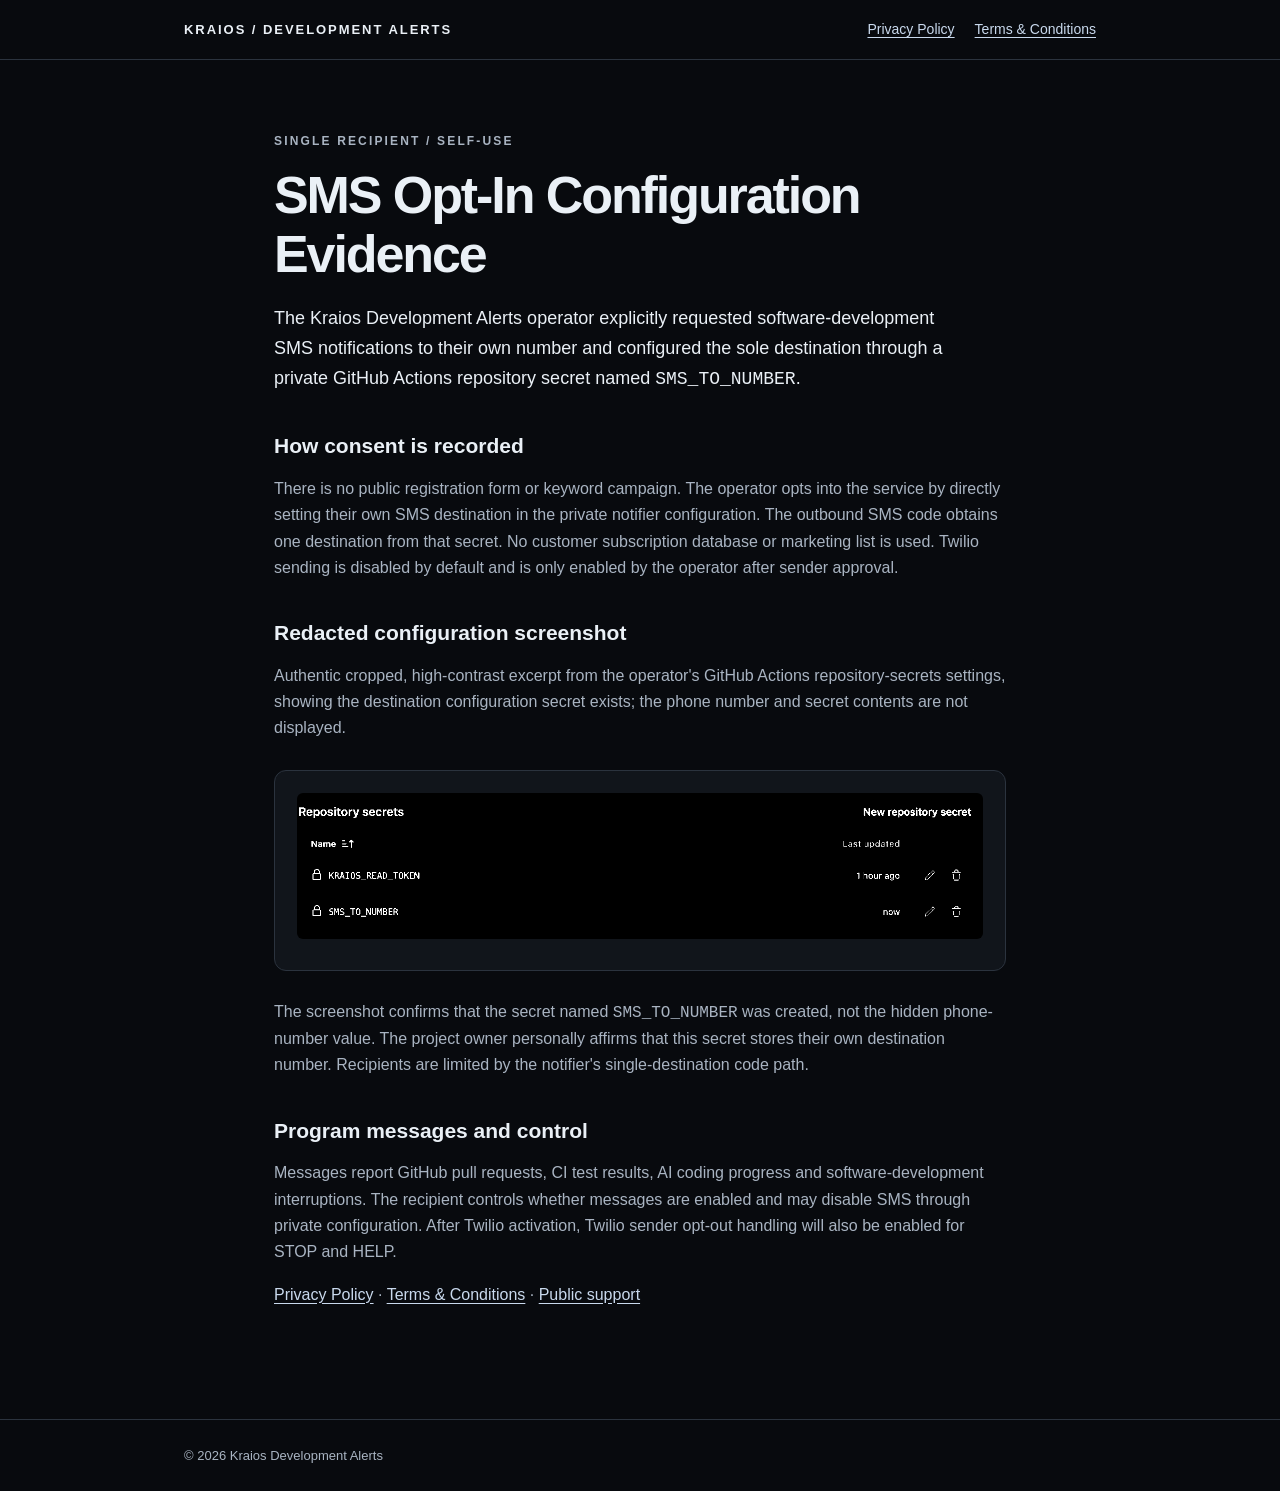
==== opt-in-proof.html @ 21d45a94 "Add redacted, authentic owner opt-in configuration proof" ====
<!doctype html><html lang="en"><head><meta charset="utf-8"><meta name="viewport" content="width=device-width,initial-scale=1"><title>Opt-In Proof — Kraios Development Alerts</title><link rel="stylesheet" href="style.css"></head><body><header><nav><a class="brand" href="./">Kraios / Development Alerts</a><div class="links"><a href="privacy.html">Privacy Policy</a><a href="terms.html">Terms &amp; Conditions</a></div></nav></header><main><div class="eyebrow">Single recipient / self-use</div><h1>SMS Opt-In Configuration Evidence</h1><p class="lead">The Kraios Development Alerts operator explicitly requested software-development SMS notifications to their own number and configured the sole destination through a private GitHub Actions repository secret named <code>SMS_TO_NUMBER</code>.</p><h2>How consent is recorded</h2><p>There is no public registration form or keyword campaign. The operator opts into the service by directly setting their own SMS destination in the private notifier configuration. The outbound SMS code obtains one destination from that secret. No customer subscription database or marketing list is used. Twilio sending is disabled by default and is only enabled by the operator after sender approval.</p><h2>Redacted configuration screenshot</h2><p>Authentic cropped, high-contrast excerpt from the operator's GitHub Actions repository-secrets settings, showing the destination configuration secret exists; the phone number and secret contents are not displayed.</p><div class="note"><img src="[data-uri]" alt="Cropped GitHub repository secrets screenshot showing KRAIOS_READ_TOKEN and SMS_TO_NUMBER, without secret values" style="max-width:100%;height:auto;border-radius:6px"></div><p>The screenshot confirms that the secret named <code>SMS_TO_NUMBER</code> was created, not the hidden phone-number value. The project owner personally affirms that this secret stores their own destination number. Recipients are limited by the notifier's single-destination code path.</p><h2>Program messages and control</h2><p>Messages report GitHub pull requests, CI test results, AI coding progress and software-development interruptions. The recipient controls whether messages are enabled and may disable SMS through private configuration. After Twilio activation, Twilio sender opt-out handling will also be enabled for STOP and HELP.</p><p><a href="privacy.html">Privacy Policy</a> · <a href="terms.html">Terms &amp; Conditions</a> · <a href="https://github.com/eduardoflohid-sudo/kraios-policies/issues">Public support</a></p></main><footer><div>© 2026 Kraios Development Alerts</div></footer></body></html>
---- style.css ----
:root { color-scheme: dark; --bg:#080a0e; --surface:#11151b; --text:#eaf0f6; --muted:#a9b4c2; --line:#2b333e; --accent:#c9d9ed; }
* { box-sizing: border-box; }
html { scroll-behavior: smooth; }
body { margin:0; background:var(--bg); color:var(--text); font:16px/1.65 -apple-system,BlinkMacSystemFont,'Segoe UI',sans-serif; }
a { color:var(--accent); text-underline-offset:3px; }
header { border-bottom:1px solid var(--line); }
nav { max-width:960px; margin:auto; padding:18px 24px; display:flex; justify-content:space-between; align-items:center; gap:16px; }
.brand { font-weight:700; text-transform:uppercase; letter-spacing:.15em; font-size:13px; text-decoration:none; color:var(--text); }
.links { display:flex; gap:20px; flex-wrap:wrap; font-size:14px; }
main { max-width:780px; padding:72px 24px 95px; margin:auto; }
.eyebrow { text-transform:uppercase; letter-spacing:.18em; font-size:12px; font-weight:700; color:var(--muted); }
h1 { font-size:clamp(32px,6vw,52px); letter-spacing:-.04em; line-height:1.14; margin:14px 0 20px; }
h2 { font-size:21px; line-height:1.3; margin:38px 0 10px; }
p,li { color:var(--muted); }
.lead { font-size:18px; color:var(--text); max-width:680px; }
.note { background:var(--surface); border:1px solid var(--line); padding:22px; border-radius:12px; margin:28px 0; }
.note p { margin:0; }
.note strong { color:var(--text); }
.action { display:inline-block; margin:14px 14px 0 0; border:1px solid var(--line); padding:10px 16px; border-radius:8px; text-decoration:none; }
footer { border-top:1px solid var(--line); color:var(--muted); font-size:13px; }
footer div { max-width:960px; padding:25px 24px; margin:auto; }
@media(max-width:600px){main{padding-top:48px}nav{align-items:flex-start; flex-direction:column}.links{gap:14px}}
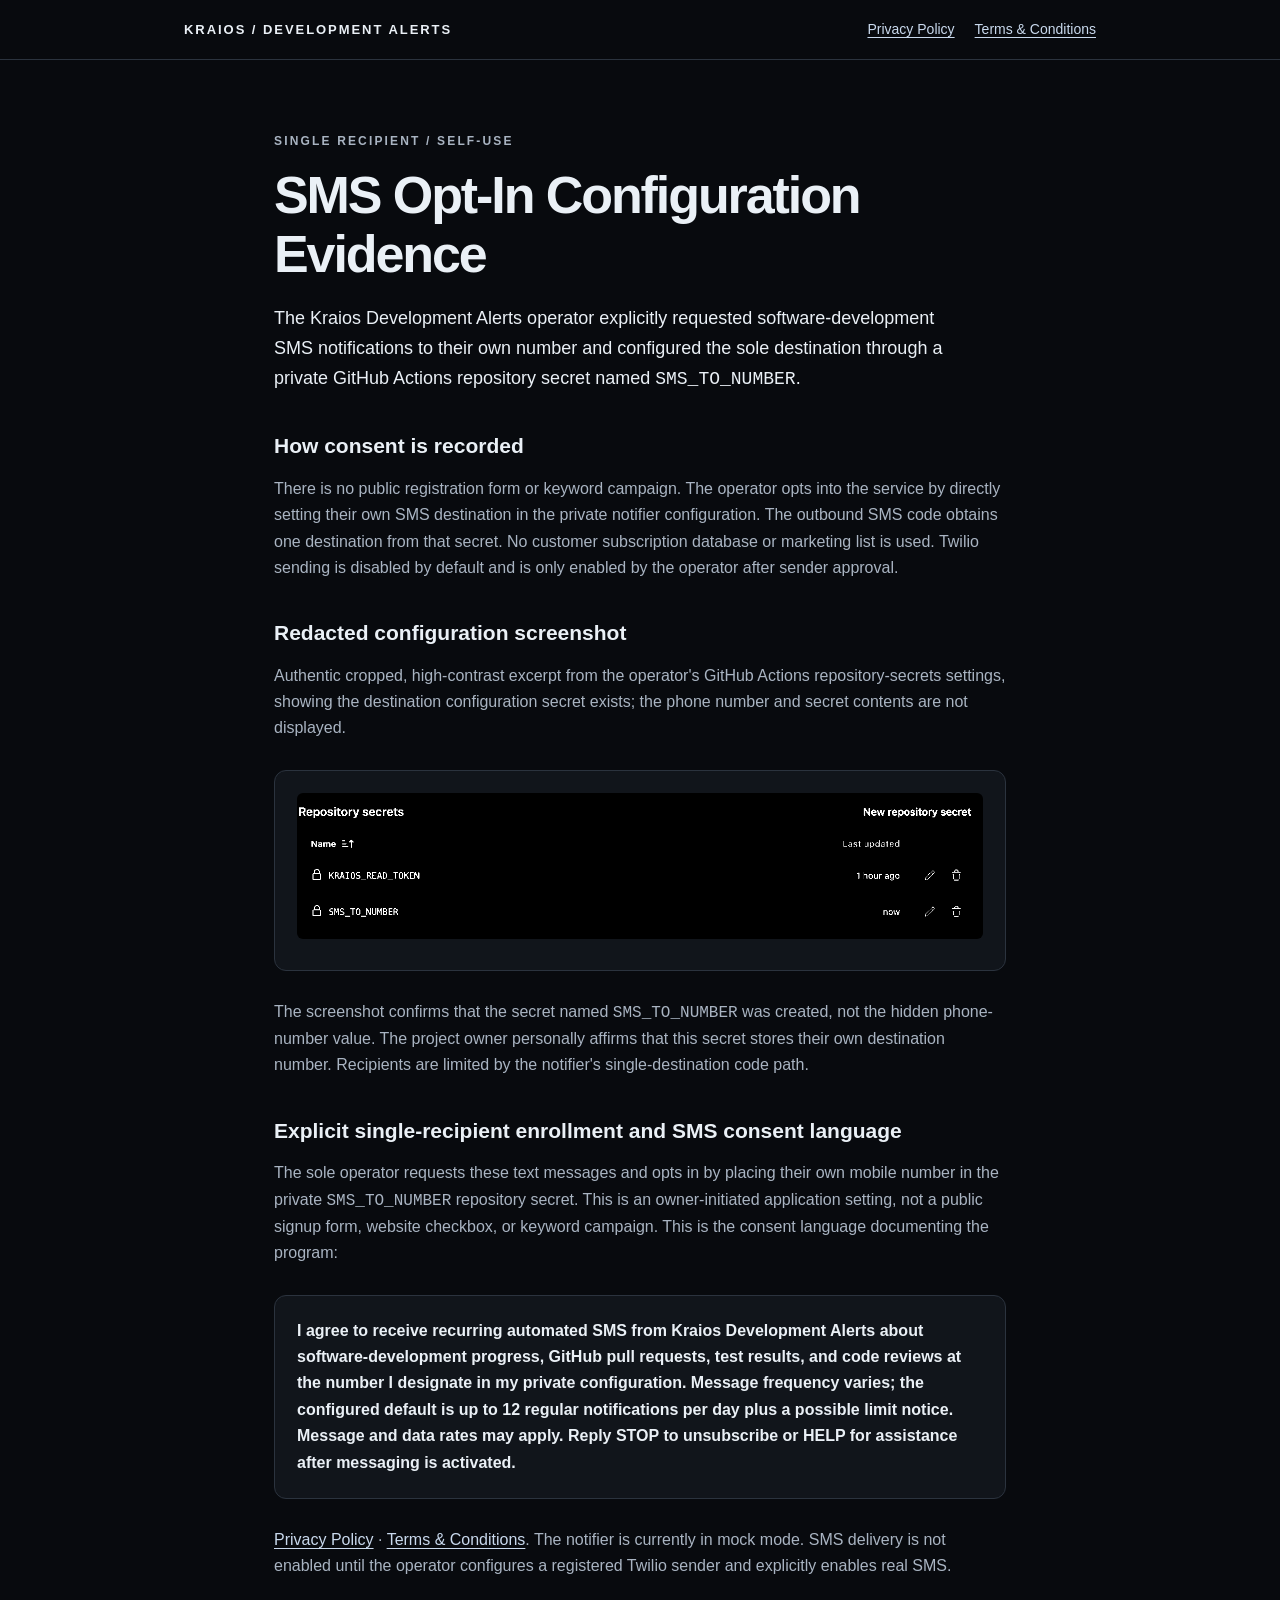
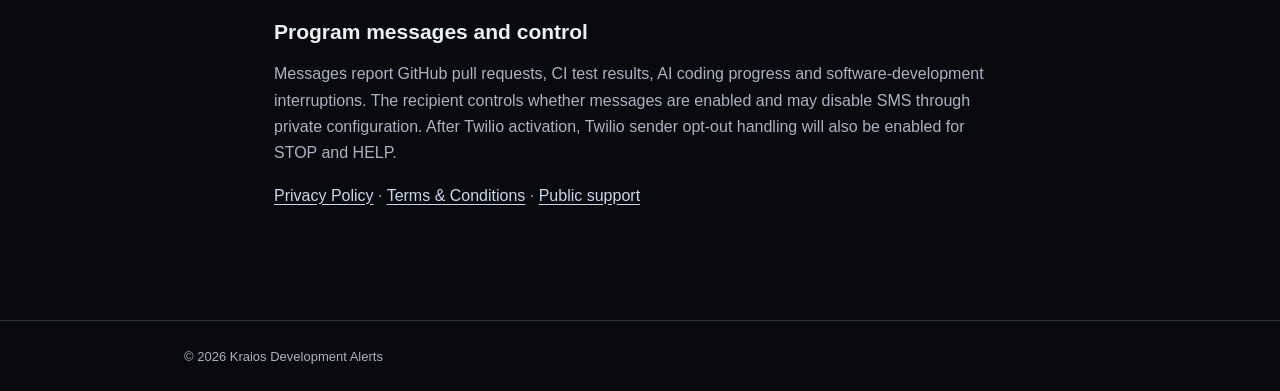
==== commit cb4ecf1b: "Clarify explicit self-consent and disclosure in public opt-in evidence" ====
--- a/opt-in-proof.html
+++ b/opt-in-proof.html
@@ -1 +1 @@
-<!doctype html><html lang="en"><head><meta charset="utf-8"><meta name="viewport" content="width=device-width,initial-scale=1"><title>Opt-In Proof — Kraios Development Alerts</title><link rel="stylesheet" href="style.css"></head><body><header><nav><a class="brand" href="./">Kraios / Development Alerts</a><div class="links"><a href="privacy.html">Privacy Policy</a><a href="terms.html">Terms &amp; Conditions</a></div></nav></header><main><div class="eyebrow">Single recipient / self-use</div><h1>SMS Opt-In Configuration Evidence</h1><p class="lead">The Kraios Development Alerts operator explicitly requested software-development SMS notifications to their own number and configured the sole destination through a private GitHub Actions repository secret named <code>SMS_TO_NUMBER</code>.</p><h2>How consent is recorded</h2><p>There is no public registration form or keyword campaign. The operator opts into the service by directly setting their own SMS destination in the private notifier configuration. The outbound SMS code obtains one destination from that secret. No customer subscription database or marketing list is used. Twilio sending is disabled by default and is only enabled by the operator after sender approval.</p><h2>Redacted configuration screenshot</h2><p>Authentic cropped, high-contrast excerpt from the operator's GitHub Actions repository-secrets settings, showing the destination configuration secret exists; the phone number and secret contents are not displayed.</p><div class="note"><img src="[data-uri]" alt="Cropped GitHub repository secrets screenshot showing KRAIOS_READ_TOKEN and SMS_TO_NUMBER, without secret values" style="max-width:100%;height:auto;border-radius:6px"></div><p>The screenshot confirms that the secret named <code>SMS_TO_NUMBER</code> was created, not the hidden phone-number value. The project owner personally affirms that this secret stores their own destination number. Recipients are limited by the notifier's single-destination code path.</p><h2>Program messages and control</h2><p>Messages report GitHub pull requests, CI test results, AI coding progress and software-development interruptions. The recipient controls whether messages are enabled and may disable SMS through private configuration. After Twilio activation, Twilio sender opt-out handling will also be enabled for STOP and HELP.</p><p><a href="privacy.html">Privacy Policy</a> · <a href="terms.html">Terms &amp; Conditions</a> · <a href="https://github.com/eduardoflohid-sudo/kraios-policies/issues">Public support</a></p></main><footer><div>© 2026 Kraios Development Alerts</div></footer></body></html>+<!doctype html><html lang="en"><head><meta charset="utf-8"><meta name="viewport" content="width=device-width,initial-scale=1"><title>Opt-In Proof — Kraios Development Alerts</title><link rel="stylesheet" href="style.css"></head><body><header><nav><a class="brand" href="./">Kraios / Development Alerts</a><div class="links"><a href="privacy.html">Privacy Policy</a><a href="terms.html">Terms &amp; Conditions</a></div></nav></header><main><div class="eyebrow">Single recipient / self-use</div><h1>SMS Opt-In Configuration Evidence</h1><p class="lead">The Kraios Development Alerts operator explicitly requested software-development SMS notifications to their own number and configured the sole destination through a private GitHub Actions repository secret named <code>SMS_TO_NUMBER</code>.</p><h2>How consent is recorded</h2><p>There is no public registration form or keyword campaign. The operator opts into the service by directly setting their own SMS destination in the private notifier configuration. The outbound SMS code obtains one destination from that secret. No customer subscription database or marketing list is used. Twilio sending is disabled by default and is only enabled by the operator after sender approval.</p><h2>Redacted configuration screenshot</h2><p>Authentic cropped, high-contrast excerpt from the operator's GitHub Actions repository-secrets settings, showing the destination configuration secret exists; the phone number and secret contents are not displayed.</p><div class="note"><img src="[data-uri]" alt="Cropped GitHub repository secrets screenshot showing KRAIOS_READ_TOKEN and SMS_TO_NUMBER, without secret values" style="max-width:100%;height:auto;border-radius:6px"></div><p>The screenshot confirms that the secret named <code>SMS_TO_NUMBER</code> was created, not the hidden phone-number value. The project owner personally affirms that this secret stores their own destination number. Recipients are limited by the notifier's single-destination code path.</p><h2>Explicit single-recipient enrollment and SMS consent language</h2><p>The sole operator requests these text messages and opts in by placing their own mobile number in the private <code>SMS_TO_NUMBER</code> repository secret. This is an owner-initiated application setting, not a public signup form, website checkbox, or keyword campaign. This is the consent language documenting the program:</p><div class="note"><p><strong>I agree to receive recurring automated SMS from Kraios Development Alerts about software-development progress, GitHub pull requests, test results, and code reviews at the number I designate in my private configuration. Message frequency varies; the configured default is up to 12 regular notifications per day plus a possible limit notice. Message and data rates may apply. Reply STOP to unsubscribe or HELP for assistance after messaging is activated.</strong></p></div><p><a href="privacy.html">Privacy Policy</a> · <a href="terms.html">Terms &amp; Conditions</a>. The notifier is currently in mock mode. SMS delivery is not enabled until the operator configures a registered Twilio sender and explicitly enables real SMS.</p><h2>Program messages and control</h2><p>Messages report GitHub pull requests, CI test results, AI coding progress and software-development interruptions. The recipient controls whether messages are enabled and may disable SMS through private configuration. After Twilio activation, Twilio sender opt-out handling will also be enabled for STOP and HELP.</p><p><a href="privacy.html">Privacy Policy</a> · <a href="terms.html">Terms &amp; Conditions</a> · <a href="https://github.com/eduardoflohid-sudo/kraios-policies/issues">Public support</a></p></main><footer><div>© 2026 Kraios Development Alerts</div></footer></body></html>
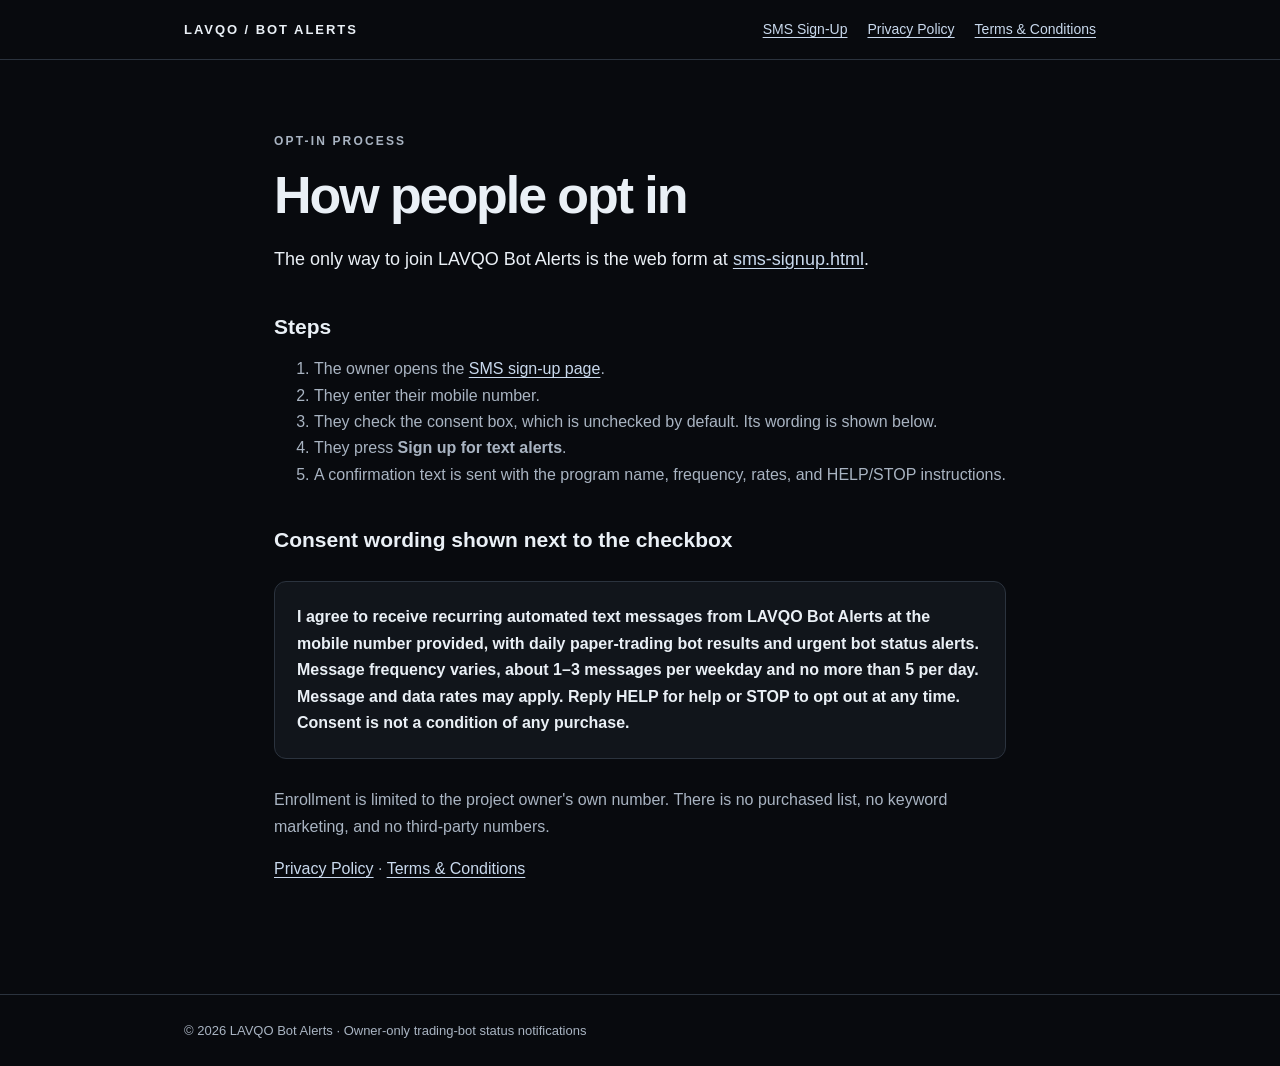
==== commit be5a6dcf: "Add SMS sign-up form; describe LAVQO Bot Alerts accurately Co-Authored-By: Claude Opus 5.5 <noreply@" ====
--- a/opt-in-proof.html
+++ b/opt-in-proof.html
@@ -1 +1,10 @@
-<!doctype html><html lang="en"><head><meta charset="utf-8"><meta name="viewport" content="width=device-width,initial-scale=1"><title>Opt-In Proof — Kraios Development Alerts</title><link rel="stylesheet" href="style.css"></head><body><header><nav><a class="brand" href="./">Kraios / Development Alerts</a><div class="links"><a href="privacy.html">Privacy Policy</a><a href="terms.html">Terms &amp; Conditions</a></div></nav></header><main><div class="eyebrow">Single recipient / self-use</div><h1>SMS Opt-In Configuration Evidence</h1><p class="lead">The Kraios Development Alerts operator explicitly requested software-development SMS notifications to their own number and configured the sole destination through a private GitHub Actions repository secret named <code>SMS_TO_NUMBER</code>.</p><h2>How consent is recorded</h2><p>There is no public registration form or keyword campaign. The operator opts into the service by directly setting their own SMS destination in the private notifier configuration. The outbound SMS code obtains one destination from that secret. No customer subscription database or marketing list is used. Twilio sending is disabled by default and is only enabled by the operator after sender approval.</p><h2>Redacted configuration screenshot</h2><p>Authentic cropped, high-contrast excerpt from the operator's GitHub Actions repository-secrets settings, showing the destination configuration secret exists; the phone number and secret contents are not displayed.</p><div class="note"><img src="[data-uri]" alt="Cropped GitHub repository secrets screenshot showing KRAIOS_READ_TOKEN and SMS_TO_NUMBER, without secret values" style="max-width:100%;height:auto;border-radius:6px"></div><p>The screenshot confirms that the secret named <code>SMS_TO_NUMBER</code> was created, not the hidden phone-number value. The project owner personally affirms that this secret stores their own destination number. Recipients are limited by the notifier's single-destination code path.</p><h2>Explicit single-recipient enrollment and SMS consent language</h2><p>The sole operator requests these text messages and opts in by placing their own mobile number in the private <code>SMS_TO_NUMBER</code> repository secret. This is an owner-initiated application setting, not a public signup form, website checkbox, or keyword campaign. This is the consent language documenting the program:</p><div class="note"><p><strong>I agree to receive recurring automated SMS from Kraios Development Alerts about software-development progress, GitHub pull requests, test results, and code reviews at the number I designate in my private configuration. Message frequency varies; the configured default is up to 12 regular notifications per day plus a possible limit notice. Message and data rates may apply. Reply STOP to unsubscribe or HELP for assistance after messaging is activated.</strong></p></div><p><a href="privacy.html">Privacy Policy</a> · <a href="terms.html">Terms &amp; Conditions</a>. The notifier is currently in mock mode. SMS delivery is not enabled until the operator configures a registered Twilio sender and explicitly enables real SMS.</p><h2>Program messages and control</h2><p>Messages report GitHub pull requests, CI test results, AI coding progress and software-development interruptions. The recipient controls whether messages are enabled and may disable SMS through private configuration. After Twilio activation, Twilio sender opt-out handling will also be enabled for STOP and HELP.</p><p><a href="privacy.html">Privacy Policy</a> · <a href="terms.html">Terms &amp; Conditions</a> · <a href="https://github.com/eduardoflohid-sudo/kraios-policies/issues">Public support</a></p></main><footer><div>© 2026 Kraios Development Alerts</div></footer></body></html>+<!doctype html>
+<html lang="en"><head><meta charset="utf-8"><meta name="viewport" content="width=device-width,initial-scale=1"><meta name="description" content="How the owner opted in to LAVQO Bot Alerts"><title>Opt-In Process — LAVQO Bot Alerts</title><link rel="stylesheet" href="style.css"></head>
+<body><header><nav><a class="brand" href="./">LAVQO / Bot Alerts</a><div class="links"><a href="sms-signup.html">SMS Sign-Up</a><a href="privacy.html">Privacy Policy</a><a href="terms.html">Terms &amp; Conditions</a></div></nav></header>
+<main><div class="eyebrow">Opt-in process</div><h1>How people opt in</h1><p class="lead">The only way to join LAVQO Bot Alerts is the web form at <a href="sms-signup.html">sms-signup.html</a>.</p>
+<h2>Steps</h2><ol><li>The owner opens the <a href="sms-signup.html">SMS sign-up page</a>.</li><li>They enter their mobile number.</li><li>They check the consent box, which is unchecked by default. Its wording is shown below.</li><li>They press <strong>Sign up for text alerts</strong>.</li><li>A confirmation text is sent with the program name, frequency, rates, and HELP/STOP instructions.</li></ol>
+<h2>Consent wording shown next to the checkbox</h2><div class="note"><p><strong>I agree to receive recurring automated text messages from LAVQO Bot Alerts at the mobile number provided, with daily paper-trading bot results and urgent bot status alerts. Message frequency varies, about 1&ndash;3 messages per weekday and no more than 5 per day. Message and data rates may apply. Reply HELP for help or STOP to opt out at any time. Consent is not a condition of any purchase.</strong></p></div>
+<p>Enrollment is limited to the project owner's own number. There is no purchased list, no keyword marketing, and no third-party numbers.</p>
+<p><a href="privacy.html">Privacy Policy</a> · <a href="terms.html">Terms &amp; Conditions</a></p>
+</main>
+<footer><div>© 2026 LAVQO Bot Alerts · Owner-only trading-bot status notifications</div></footer></body></html>
